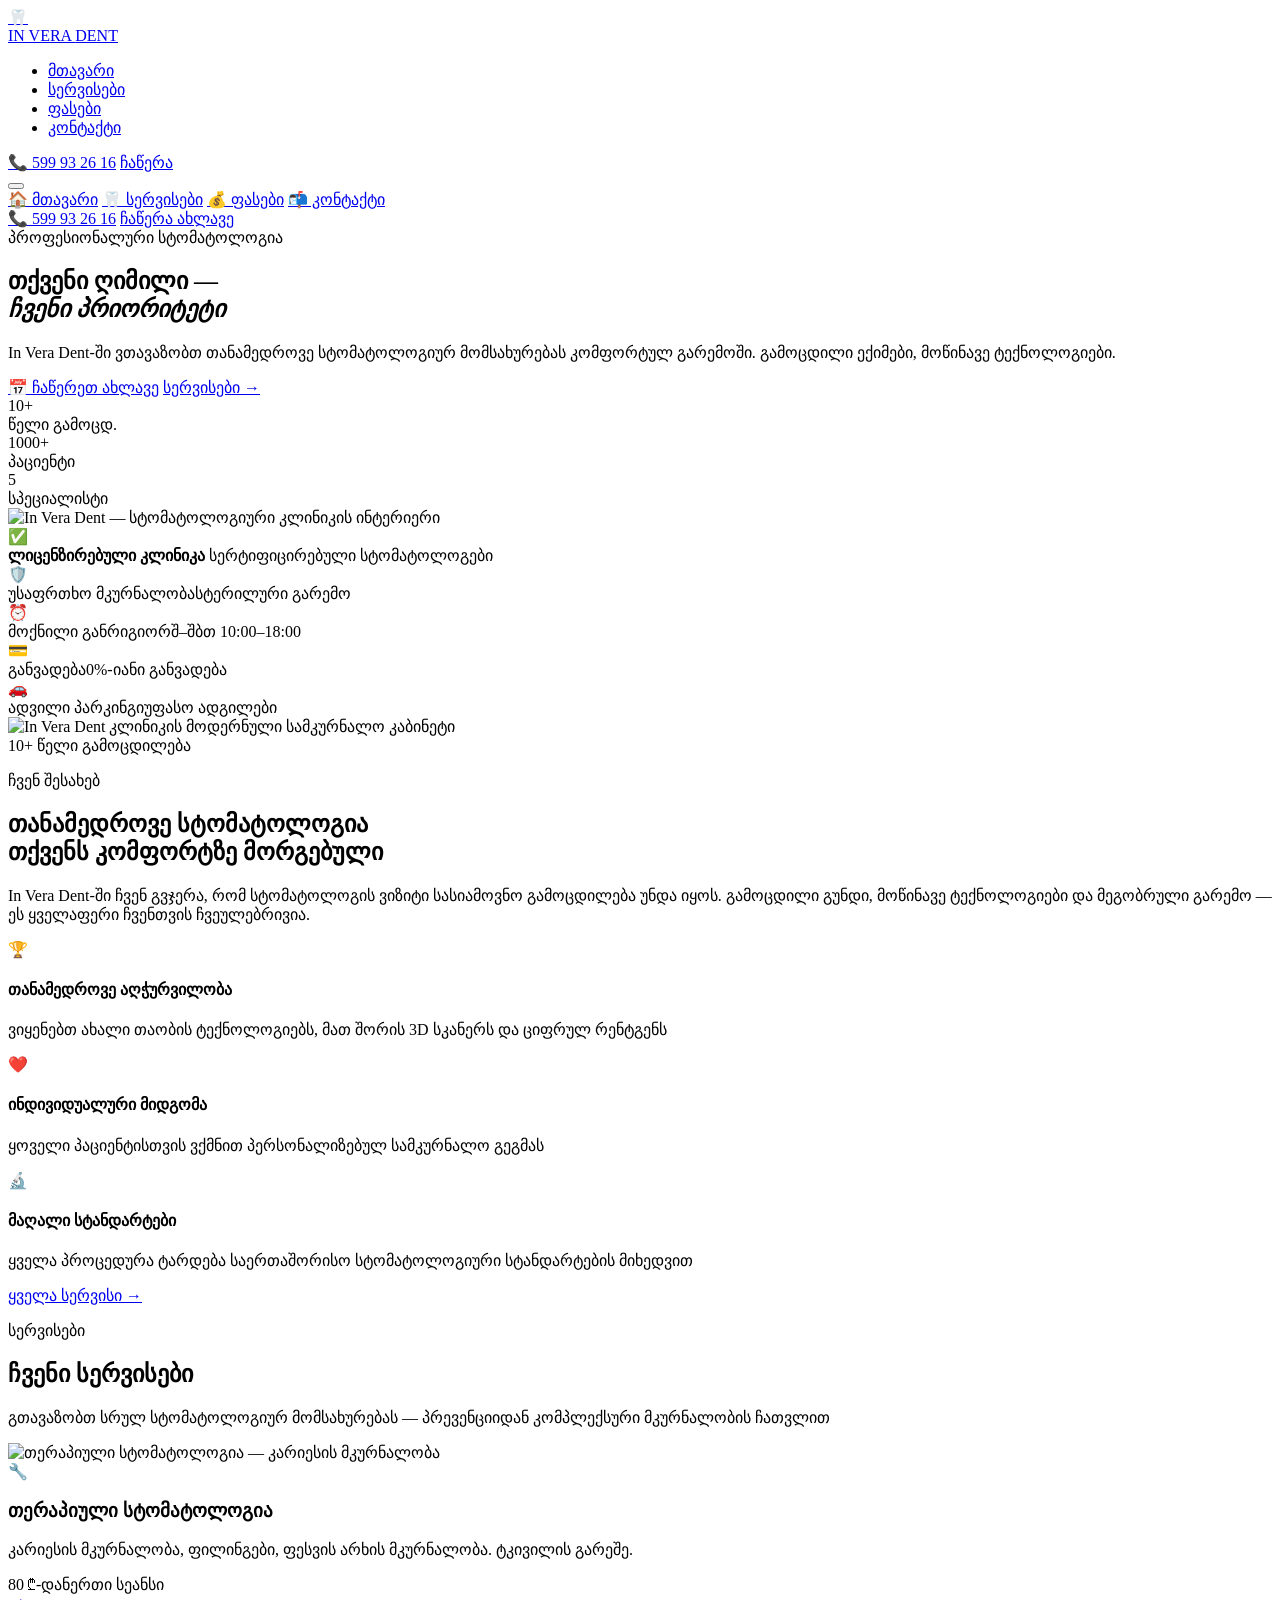
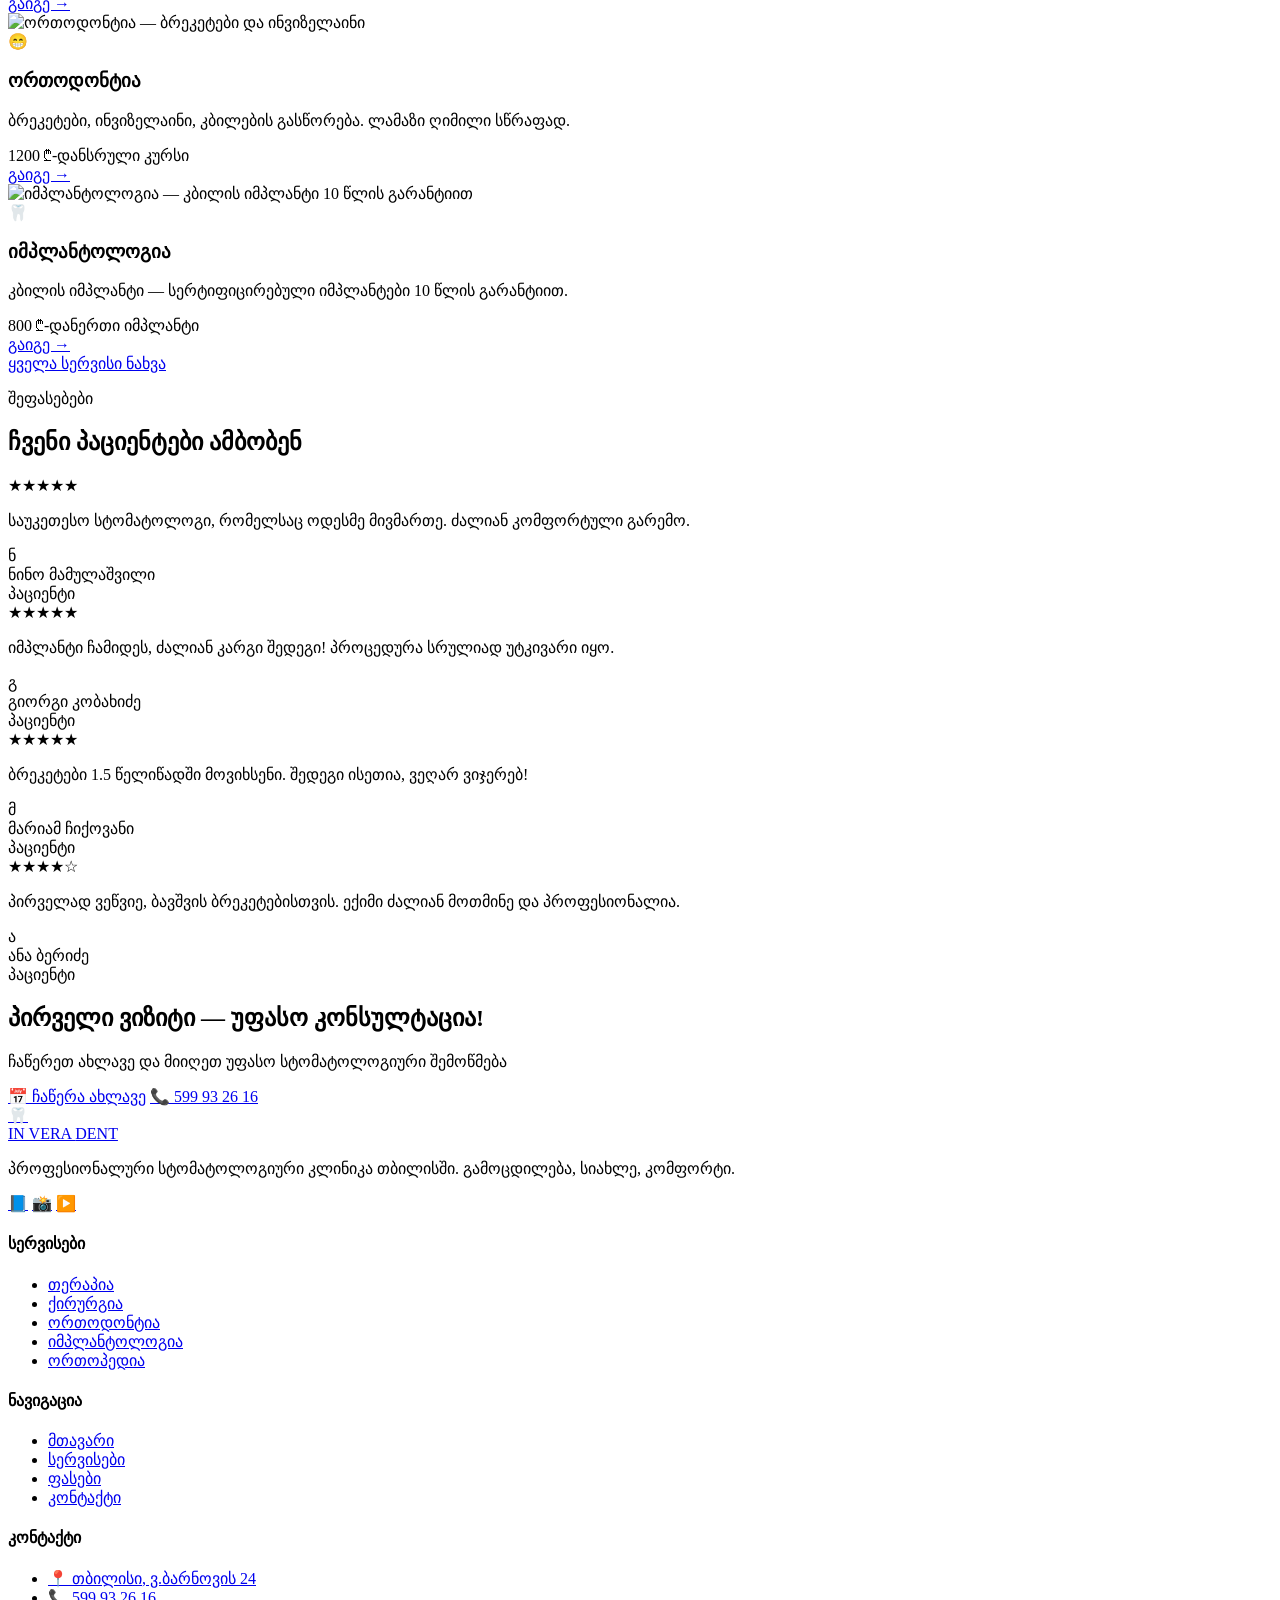
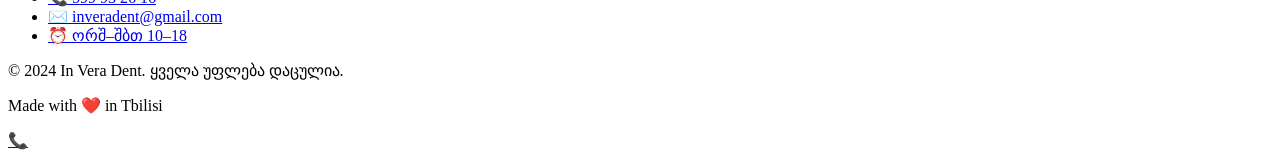
==== index.html @ 7f343220 "initial commit: scaffold project structure and homepage" ====
<!DOCTYPE html>
<html lang="ka">
<head>
  <meta charset="UTF-8">
  <meta name="viewport" content="width=device-width, initial-scale=1.0">
  <meta name="description" content="In Vera Dent — პროფესიონალური სტომატოლოგიური კლინიკა თბილისში">
  <title>In Vera Dent — სტომატოლოგია</title>
  <link rel="stylesheet" href="css/main.css">
</head>
<body>

<!-- ── Header / Navbar ──────────────────────────────────── -->
<header>
  <nav class="navbar" aria-label="მთავარი ნავიგაცია">
    <div class="navbar-inner">
      <a href="index.html" class="logo">
        <div class="logo-mark">🦷</div>
        IN VERA <span>DENT</span>
      </a>

      <ul class="nav-links">
        <li><a href="index.html" class="active">მთავარი</a></li>
        <li><a href="services.html">სერვისები</a></li>
        <li><a href="prices.html">ფასები</a></li>
        <li><a href="contact.html">კონტაქტი</a></li>
      </ul>

      <div class="nav-cta">
        <a href="tel:59993261" class="btn btn-ghost btn-sm">📞 599 93 26 16</a>
        <a href="contact.html" class="btn btn-primary btn-sm">ჩაწერა</a>
      </div>

      <button class="nav-hamburger" aria-label="მენიუ" aria-expanded="false">
        <span></span><span></span><span></span>
      </button>
    </div>
  </nav>

  <div class="nav-drawer" role="dialog" aria-label="მობილური მენიუ">
    <a href="index.html"><span class="nav-icon">🏠</span> მთავარი</a>
    <a href="services.html"><span class="nav-icon">🦷</span> სერვისები</a>
    <a href="prices.html"><span class="nav-icon">💰</span> ფასები</a>
    <a href="contact.html"><span class="nav-icon">📬</span> კონტაქტი</a>
    <div class="nav-drawer-footer">
      <a href="tel:59993261" class="btn btn-secondary btn-full">📞 599 93 26 16</a>
      <a href="contact.html" class="btn btn-primary btn-full">ჩაწერა ახლავე</a>
    </div>
  </div>
</header>

<!-- ── Main Content ─────────────────────────────────────── -->
<main>

  <!-- Hero -->
  <section class="hero">
    <div class="container">
      <div class="hero-inner">
        <div class="hero-content">
          <div class="hero-badge anim-fade-up">
            <span class="badge badge-teal badge-dot">პროფესიონალური სტომატოლოგია</span>
          </div>
          <h1 class="display-xl hero-title anim-fade-up delay-1">
            თქვენი ღიმილი —<br><em>ჩვენი პრიორიტეტი</em>
          </h1>
          <p class="body-lg hero-desc anim-fade-up delay-2">
            In Vera Dent-ში ვთავაზობთ თანამედროვე სტომატოლოგიურ მომსახურებას
            კომფორტულ გარემოში. გამოცდილი ექიმები, მოწინავე ტექნოლოგიები.
          </p>
          <div class="hero-actions anim-fade-up delay-3">
            <a href="contact.html" class="btn btn-primary">📅 ჩაწერეთ ახლავე</a>
            <a href="services.html" class="btn btn-secondary">სერვისები →</a>
          </div>
          <div class="hero-stats anim-fade-up delay-4">
            <div class="stat-item">
              <div class="stat-num" data-target="10" data-suffix="+">10+</div>
              <div class="stat-label">წელი გამოცდ.</div>
            </div>
            <div class="stat-item">
              <div class="stat-num" data-target="1000" data-suffix="+">1000+</div>
              <div class="stat-label">პაციენტი</div>
            </div>
            <div class="stat-item">
              <div class="stat-num" data-target="5">5</div>
              <div class="stat-label">სპეციალისტი</div>
            </div>
          </div>
        </div>

        <div class="hero-image anim-fade-in delay-2">
          <img
            src="https://images.unsplash.com/photo-1629909613654-28e377c37b09?w=800&q=80"
            alt="In Vera Dent — სტომატოლოგიური კლინიკის ინტერიერი"
            loading="eager"
          >
          <div class="hero-float-card">
            <div class="icon">✅</div>
            <div class="hero-float-card-text">
              <strong>ლიცენზირებული კლინიკა</strong>
              სერტიფიცირებული სტომატოლოგები
            </div>
          </div>
        </div>
      </div>
    </div>
  </section>

  <!-- Features Strip -->
  <section class="features-strip" aria-label="კლინიკის უპირატესობები">
    <div class="container">
      <div class="features-strip-grid">
        <div class="feature-chip reveal">
          <div class="feature-chip-icon">🛡️</div>
          <div class="feature-chip-text">უსაფრთხო მკურნალობა<span>სტერილური გარემო</span></div>
        </div>
        <div class="feature-chip reveal">
          <div class="feature-chip-icon">⏰</div>
          <div class="feature-chip-text">მოქნილი განრიგი<span>ორშ–შბთ 10:00–18:00</span></div>
        </div>
        <div class="feature-chip reveal">
          <div class="feature-chip-icon">💳</div>
          <div class="feature-chip-text">განვადება<span>0%-იანი განვადება</span></div>
        </div>
        <div class="feature-chip reveal">
          <div class="feature-chip-icon">🚗</div>
          <div class="feature-chip-text">ადვილი პარკინგი<span>უფასო ადგილები</span></div>
        </div>
      </div>
    </div>
  </section>

  <!-- About -->
  <section class="section" id="about" aria-labelledby="about-title">
    <div class="container">
      <div class="about-inner">
        <div class="about-img-wrap reveal-left">
          <img
            src="https://images.unsplash.com/photo-1588776814546-1ffbb3b1d8b3?w=700&q=80"
            alt="In Vera Dent კლინიკის მოდერნული სამკურნალო კაბინეტი"
            loading="lazy"
          >
          <div class="about-img-badge">
            <span>10+</span>
            წელი გამოცდილება
          </div>
        </div>

        <div class="reveal-right">
          <p class="label text-teal">ჩვენ შესახებ</p>
          <h2 class="display-md mt-8" id="about-title">
            თანამედროვე სტომატოლოგია<br>
            <span class="text-teal">თქვენს კომფორტზე</span> მორგებული
          </h2>
          <p class="body-md text-soft mt-16">
            In Vera Dent-ში ჩვენ გვჯერა, რომ სტომატოლოგის ვიზიტი სასიამოვნო გამოცდილება
            უნდა იყოს. გამოცდილი გუნდი, მოწინავე ტექნოლოგიები და მეგობრული გარემო —
            ეს ყველაფერი ჩვენთვის ჩვეულებრივია.
          </p>

          <div class="feature-list">
            <div class="feature-row">
              <div class="feature-row-icon">🏆</div>
              <div>
                <h4>თანამედროვე აღჭურვილობა</h4>
                <p>ვიყენებთ ახალი თაობის ტექნოლოგიებს, მათ შორის 3D სკანერს და ციფრულ რენტგენს</p>
              </div>
            </div>
            <div class="feature-row">
              <div class="feature-row-icon">❤️</div>
              <div>
                <h4>ინდივიდუალური მიდგომა</h4>
                <p>ყოველი პაციენტისთვის ვქმნით პერსონალიზებულ სამკურნალო გეგმას</p>
              </div>
            </div>
            <div class="feature-row">
              <div class="feature-row-icon">🔬</div>
              <div>
                <h4>მაღალი სტანდარტები</h4>
                <p>ყველა პროცედურა ტარდება საერთაშორისო სტომატოლოგიური სტანდარტების მიხედვით</p>
              </div>
            </div>
          </div>

          <div class="mt-32">
            <a href="services.html" class="btn btn-primary">ყველა სერვისი →</a>
          </div>
        </div>
      </div>
    </div>
  </section>

  <!-- Services Preview -->
  <section class="section section--alt" aria-labelledby="services-title">
    <div class="container">
      <div class="section-header centered reveal">
        <p class="label text-teal">სერვისები</p>
        <h2 class="display-md mt-8" id="services-title">ჩვენი სერვისები</h2>
        <p class="body-md text-soft mt-12 intro-text">
          გთავაზობთ სრულ სტომატოლოგიურ მომსახურებას — პრევენციიდან
          კომპლექსური მკურნალობის ჩათვლით
        </p>
      </div>

      <div class="services-grid">
        <article class="service-card reveal">
          <div class="service-card-img">
            <img src="https://images.unsplash.com/photo-1606811841689-23dfddce3e95?w=600&q=75" alt="თერაპიული სტომატოლოგია — კარიესის მკურნალობა" loading="lazy">
            <div class="service-card-img-overlay"></div>
          </div>
          <div class="service-card-body">
            <div class="service-card-icon">🔧</div>
            <h3>თერაპიული სტომატოლოგია</h3>
            <p>კარიესის მკურნალობა, ფილინგები, ფესვის არხის მკურნალობა. ტკივილის გარეშე.</p>
            <div class="service-card-footer">
              <div class="service-price-tag">80 ₾-დან<span>ერთი სეანსი</span></div>
              <a href="services.html" class="btn btn-ghost btn-sm">გაიგე →</a>
            </div>
          </div>
        </article>

        <article class="service-card reveal">
          <div class="service-card-img">
            <img src="https://images.unsplash.com/photo-1609840114035-3c981b782dfe?w=600&q=75" alt="ორთოდონტია — ბრეკეტები და ინვიზელაინი" loading="lazy">
            <div class="service-card-img-overlay"></div>
          </div>
          <div class="service-card-body">
            <div class="service-card-icon">😁</div>
            <h3>ორთოდონტია</h3>
            <p>ბრეკეტები, ინვიზელაინი, კბილების გასწორება. ლამაზი ღიმილი სწრაფად.</p>
            <div class="service-card-footer">
              <div class="service-price-tag">1200 ₾-დან<span>სრული კურსი</span></div>
              <a href="services.html" class="btn btn-ghost btn-sm">გაიგე →</a>
            </div>
          </div>
        </article>

        <article class="service-card reveal">
          <div class="service-card-img">
            <img src="https://images.unsplash.com/photo-1612349317150-e413f6a5b16d?w=600&q=75" alt="იმპლანტოლოგია — კბილის იმპლანტი 10 წლის გარანტიით" loading="lazy">
            <div class="service-card-img-overlay"></div>
          </div>
          <div class="service-card-body">
            <div class="service-card-icon">🦷</div>
            <h3>იმპლანტოლოგია</h3>
            <p>კბილის იმპლანტი — სერტიფიცირებული იმპლანტები 10 წლის გარანტიით.</p>
            <div class="service-card-footer">
              <div class="service-price-tag">800 ₾-დან<span>ერთი იმპლანტი</span></div>
              <a href="services.html" class="btn btn-ghost btn-sm">გაიგე →</a>
            </div>
          </div>
        </article>
      </div>

      <div class="text-center mt-32 reveal">
        <a href="services.html" class="btn btn-secondary">ყველა სერვისი ნახვა</a>
      </div>
    </div>
  </section>

  <!-- Testimonials -->
  <section class="section" aria-labelledby="testimonials-title">
    <div class="container">
      <div class="section-header reveal">
        <p class="label text-teal">შეფასებები</p>
        <h2 class="display-md mt-8" id="testimonials-title">ჩვენი პაციენტები ამბობენ</h2>
      </div>

      <div class="testimonials-scroll">
        <article class="testimonial-card">
          <div class="testimonial-stars">★★★★★</div>
          <p class="testimonial-text">საუკეთესო სტომატოლოგი, რომელსაც ოდესმე მივმართე. ძალიან კომფორტული გარემო.</p>
          <div class="testimonial-author">
            <div class="testimonial-avatar" aria-hidden="true">ნ</div>
            <div>
              <div class="testimonial-name">ნინო მამულაშვილი</div>
              <div class="testimonial-role">პაციენტი</div>
            </div>
          </div>
        </article>

        <article class="testimonial-card">
          <div class="testimonial-stars">★★★★★</div>
          <p class="testimonial-text">იმპლანტი ჩამიდეს, ძალიან კარგი შედეგი! პროცედურა სრულიად უტკივარი იყო.</p>
          <div class="testimonial-author">
            <div class="testimonial-avatar" aria-hidden="true">გ</div>
            <div>
              <div class="testimonial-name">გიორგი კობახიძე</div>
              <div class="testimonial-role">პაციენტი</div>
            </div>
          </div>
        </article>

        <article class="testimonial-card">
          <div class="testimonial-stars">★★★★★</div>
          <p class="testimonial-text">ბრეკეტები 1.5 წელიწადში მოვიხსენი. შედეგი ისეთია, ვეღარ ვიჯერებ!</p>
          <div class="testimonial-author">
            <div class="testimonial-avatar" aria-hidden="true">მ</div>
            <div>
              <div class="testimonial-name">მარიამ ჩიქოვანი</div>
              <div class="testimonial-role">პაციენტი</div>
            </div>
          </div>
        </article>

        <article class="testimonial-card">
          <div class="testimonial-stars">★★★★☆</div>
          <p class="testimonial-text">პირველად ვეწვიე, ბავშვის ბრეკეტებისთვის. ექიმი ძალიან მოთმინე და პროფესიონალია.</p>
          <div class="testimonial-author">
            <div class="testimonial-avatar" aria-hidden="true">ა</div>
            <div>
              <div class="testimonial-name">ანა ბერიძე</div>
              <div class="testimonial-role">პაციენტი</div>
            </div>
          </div>
        </article>
      </div>
    </div>
  </section>

  <!-- CTA Banner -->
  <section class="section-sm">
    <div class="container">
      <div class="cta-banner reveal">
        <h2>პირველი ვიზიტი — უფასო კონსულტაცია!</h2>
        <p>ჩაწერეთ ახლავე და მიიღეთ უფასო სტომატოლოგიური შემოწმება</p>
        <div class="cta-banner-actions">
          <a href="contact.html" class="btn btn-white">📅 ჩაწერა ახლავე</a>
          <a href="tel:59993261" class="btn btn-outline-white">📞 599 93 26 16</a>
        </div>
      </div>
    </div>
  </section>

</main>

<!-- ── Footer ────────────────────────────────────────────── -->
<footer class="footer">
  <div class="container">
    <div class="footer-grid">
      <div class="footer-brand">
        <a href="index.html" class="logo">
          <div class="logo-mark">🦷</div>
          IN VERA <span>DENT</span>
        </a>
        <p class="mt-12">პროფესიონალური სტომატოლოგიური კლინიკა თბილისში. გამოცდილება, სიახლე, კომფორტი.</p>
        <div class="footer-socials mt-16">
          <a href="#" class="footer-social-btn" aria-label="Facebook">📘</a>
          <a href="#" class="footer-social-btn" aria-label="Instagram">📸</a>
          <a href="#" class="footer-social-btn" aria-label="YouTube">▶️</a>
        </div>
      </div>
      <div class="footer-col">
        <h4>სერვისები</h4>
        <ul>
          <li><a href="services.html">თერაპია</a></li>
          <li><a href="services.html">ქირურგია</a></li>
          <li><a href="services.html">ორთოდონტია</a></li>
          <li><a href="services.html">იმპლანტოლოგია</a></li>
          <li><a href="services.html">ორთოპედია</a></li>
        </ul>
      </div>
      <div class="footer-col">
        <h4>ნავიგაცია</h4>
        <ul>
          <li><a href="index.html">მთავარი</a></li>
          <li><a href="services.html">სერვისები</a></li>
          <li><a href="prices.html">ფასები</a></li>
          <li><a href="contact.html">კონტაქტი</a></li>
        </ul>
      </div>
      <div class="footer-col">
        <h4>კონტაქტი</h4>
        <ul>
          <li><a href="#">📍 თბილისი, ვ.ბარნოვის 24</a></li>
          <li><a href="tel:59993261">📞 599 93 26 16</a></li>
          <li><a href="mailto:inveradent@gmail.com">✉️ inveradent@gmail.com</a></li>
          <li><a href="#">⏰ ორშ–შბთ 10–18</a></li>
        </ul>
      </div>
    </div>
    <div class="footer-bottom">
      <p>© 2024 In Vera Dent. ყველა უფლება დაცულია.</p>
      <p>Made with ❤️ in Tbilisi</p>
    </div>
  </div>
</footer>

<a href="tel:59993261" class="fab-phone" aria-label="დარეკვა">📞</a>

<script type="module" src="js/main.js"></script>
</body>
</html>
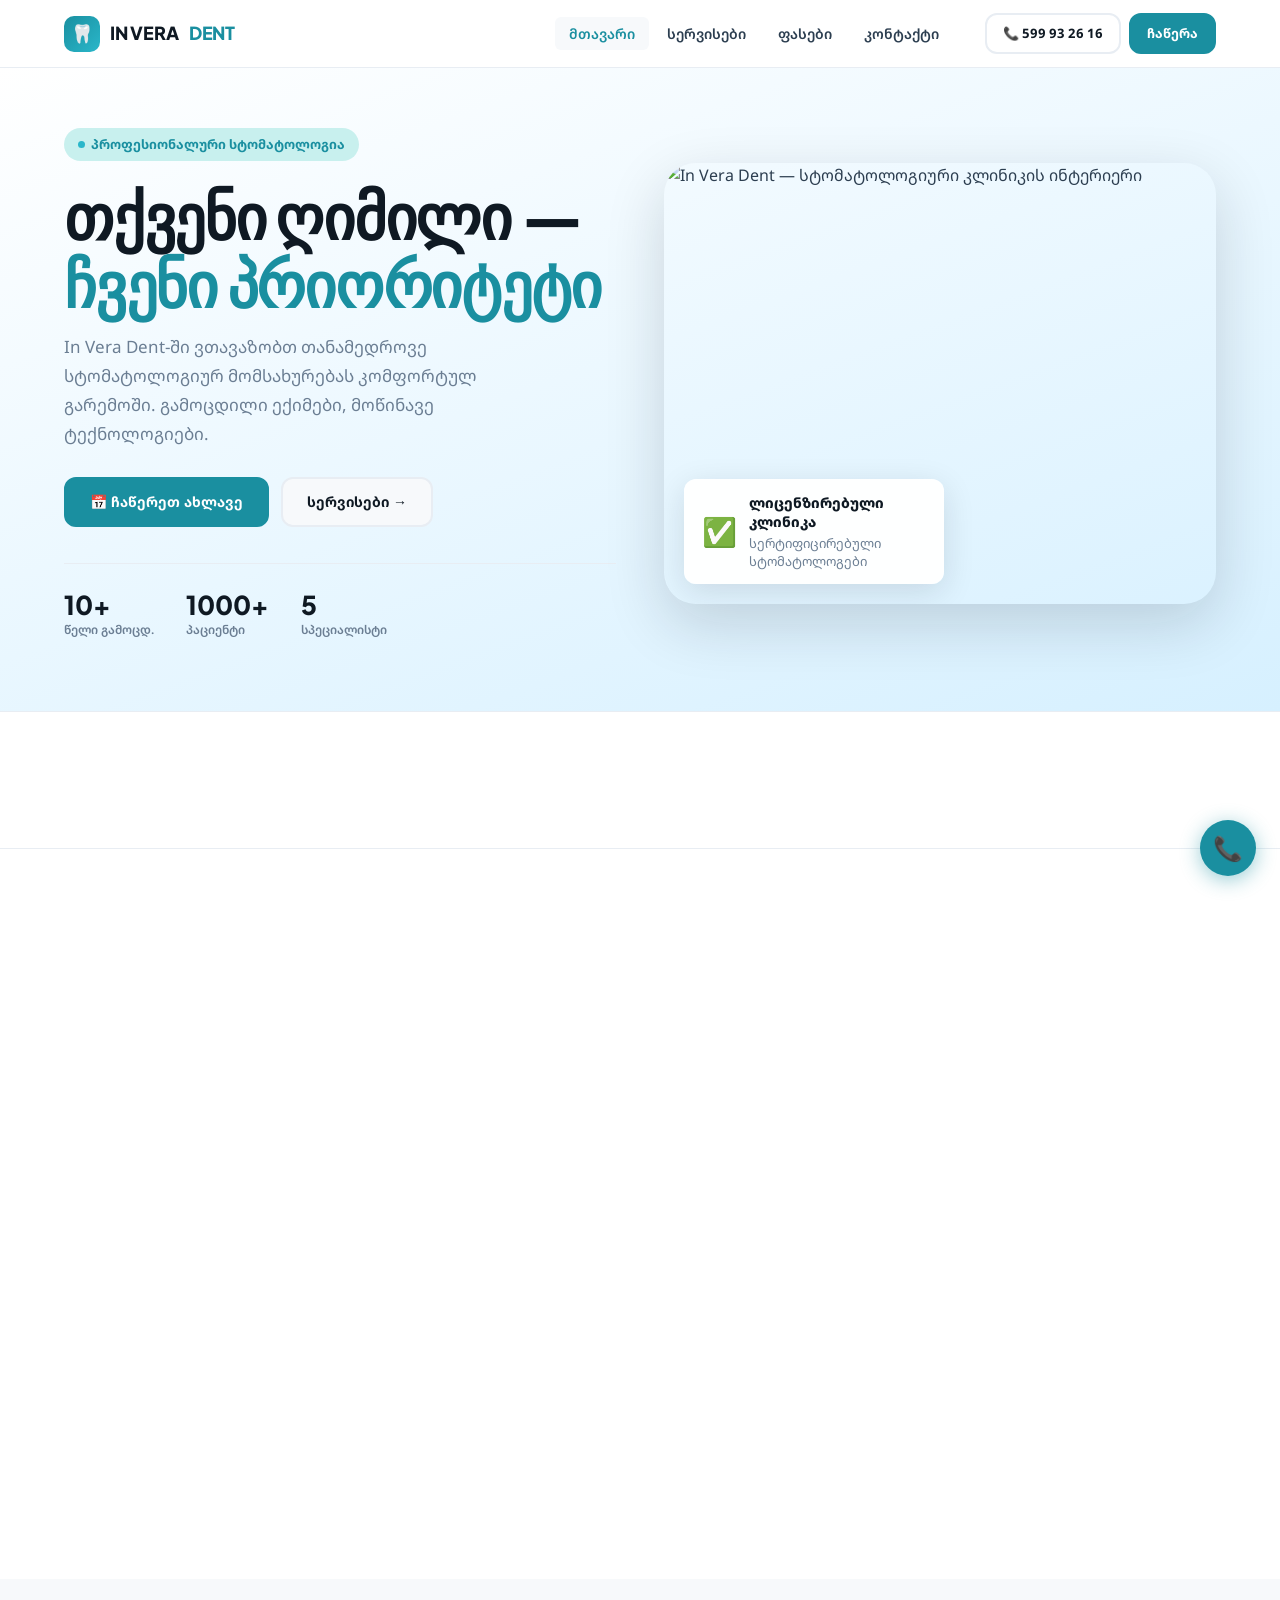
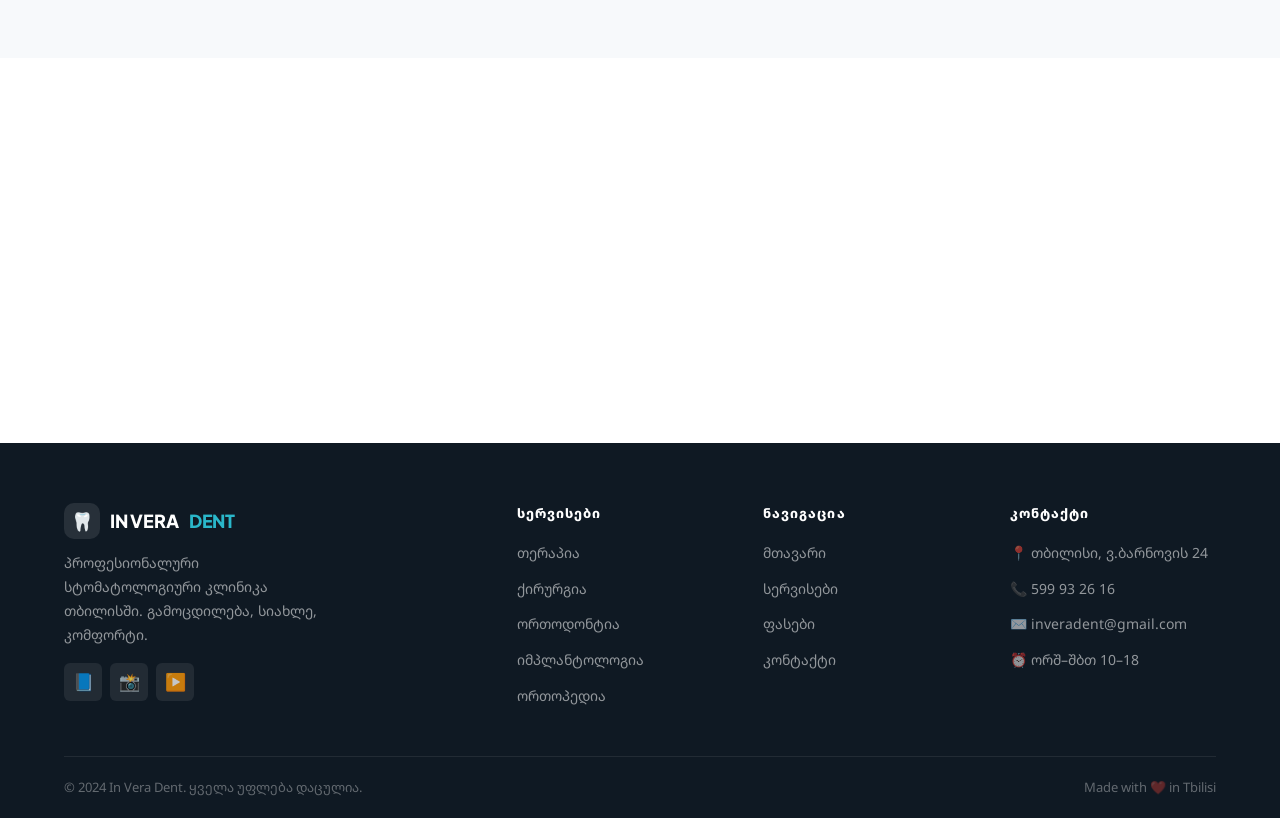
==== commit e2769797: "feat: add interactive Leaflet map with geolocation to contact page" ====
--- a/index.html
+++ b/index.html
@@ -257,62 +257,60 @@
   </section>
 
   <!-- Testimonials -->
-  <section class="section" aria-labelledby="testimonials-title">
-    <div class="container">
-      <div class="section-header reveal">
+  <!-- Patient Reviews — dynamically rendered from localStorage + real POST API -->
+  <section class="section section--alt" aria-labelledby="reviews-title">
+    <div class="container">
+
+      <div class="section-header centered reveal">
         <p class="label text-teal">შეფასებები</p>
-        <h2 class="display-md mt-8" id="testimonials-title">ჩვენი პაციენტები ამბობენ</h2>
-      </div>
-
-      <div class="testimonials-scroll">
-        <article class="testimonial-card">
-          <div class="testimonial-stars">★★★★★</div>
-          <p class="testimonial-text">საუკეთესო სტომატოლოგი, რომელსაც ოდესმე მივმართე. ძალიან კომფორტული გარემო.</p>
-          <div class="testimonial-author">
-            <div class="testimonial-avatar" aria-hidden="true">ნ</div>
-            <div>
-              <div class="testimonial-name">ნინო მამულაშვილი</div>
-              <div class="testimonial-role">პაციენტი</div>
-            </div>
-          </div>
-        </article>
-
-        <article class="testimonial-card">
-          <div class="testimonial-stars">★★★★★</div>
-          <p class="testimonial-text">იმპლანტი ჩამიდეს, ძალიან კარგი შედეგი! პროცედურა სრულიად უტკივარი იყო.</p>
-          <div class="testimonial-author">
-            <div class="testimonial-avatar" aria-hidden="true">გ</div>
-            <div>
-              <div class="testimonial-name">გიორგი კობახიძე</div>
-              <div class="testimonial-role">პაციენტი</div>
-            </div>
-          </div>
-        </article>
-
-        <article class="testimonial-card">
-          <div class="testimonial-stars">★★★★★</div>
-          <p class="testimonial-text">ბრეკეტები 1.5 წელიწადში მოვიხსენი. შედეგი ისეთია, ვეღარ ვიჯერებ!</p>
-          <div class="testimonial-author">
-            <div class="testimonial-avatar" aria-hidden="true">მ</div>
-            <div>
-              <div class="testimonial-name">მარიამ ჩიქოვანი</div>
-              <div class="testimonial-role">პაციენტი</div>
-            </div>
-          </div>
-        </article>
-
-        <article class="testimonial-card">
-          <div class="testimonial-stars">★★★★☆</div>
-          <p class="testimonial-text">პირველად ვეწვიე, ბავშვის ბრეკეტებისთვის. ექიმი ძალიან მოთმინე და პროფესიონალია.</p>
-          <div class="testimonial-author">
-            <div class="testimonial-avatar" aria-hidden="true">ა</div>
-            <div>
-              <div class="testimonial-name">ანა ბერიძე</div>
-              <div class="testimonial-role">პაციენტი</div>
-            </div>
-          </div>
-        </article>
-      </div>
+        <h2 class="display-md mt-8" id="reviews-title">ჩვენი პაციენტები ამბობენ</h2>
+        <p class="body-md text-soft mt-8">რეალური შეფასებები ჩვენი პაციენტებისგან</p>
+      </div>
+
+      <!-- Reviews grid: populated by js/reviews.js via createElement -->
+      <div id="reviewsGrid" class="reviews-grid" role="list" aria-label="პაციენტების შეფასებები"></div>
+
+      <!-- Submit a new review -->
+      <div class="review-form-wrap reveal">
+        <h3 class="review-form-title">გაგვიზიარეთ თქვენი გამოცდილება</h3>
+        <form id="reviewForm" class="review-form" novalidate>
+          <div class="form-row">
+            <div class="form-group">
+              <label for="reviewName">სახელი <span class="required">*</span></label>
+              <input
+                type="text"
+                id="reviewName"
+                class="form-input"
+                placeholder="მაგ. ნინო"
+                required
+                minlength="2"
+                maxlength="60"
+                autocomplete="given-name"
+              >
+            </div>
+            <div class="form-group">
+              <label>შეფასება <span class="required">*</span></label>
+              <div id="starRating" class="star-rating" role="group" aria-label="აირჩიეთ შეფასება"></div>
+              <input type="hidden" id="reviewRating" value="0">
+            </div>
+          </div>
+          <div class="form-group">
+            <label for="reviewText">კომენტარი <span class="required">*</span></label>
+            <textarea
+              id="reviewText"
+              class="form-input form-textarea"
+              rows="3"
+              placeholder="გაგვიზიარეთ თქვენი გამოცდილება…"
+              required
+              minlength="10"
+              maxlength="300"
+            ></textarea>
+          </div>
+          <div id="reviewBanner" class="form-banner" hidden role="alert" aria-live="polite"></div>
+          <button type="submit" class="btn btn-primary">📤 გაგზავნა</button>
+        </form>
+      </div>
+
     </div>
   </section>
 
--- a/css/main.css
+++ b/css/main.css
@@ -0,0 +1,1017 @@
+/* ============================================================
+   IN VERA DENT — main.css
+   ============================================================ */
+
+/* ── Google Fonts ─────────────────────────────────────────── */
+@import url('https://fonts.googleapis.com/css2?family=Noto+Sans+Georgian:wght@400;500;600;700;800;900&family=Plus+Jakarta+Sans:wght@700;800;900&display=swap');
+
+/* ── CSS Custom Properties ────────────────────────────────── */
+:root {
+  /* Colors */
+  --teal:        #2AB7CA;
+  --teal-dark:   #1A8FA0;
+  --mint:        #C8F0EE;
+  --sky:         #D6F0FF;
+  --coral:       #FF6B6B;
+  --coral-light: #FFF0F0;
+  --dark:        #0F1923;
+  --text:        #2C3E50;
+  --text-soft:   #6B7E93;
+  --gray-50:     #F7F9FB;
+  --gray-100:    #E8EDF3;
+
+  /* Typography */
+  --font-body:    'Noto Sans Georgian', sans-serif;
+  --font-display: 'Plus Jakarta Sans', sans-serif;
+
+  /* Spacing */
+  --radius-sm:   6px;
+  --radius-md:   12px;
+  --radius-lg:   20px;
+  --radius-xl:   32px;
+
+  /* Shadows */
+  --shadow-sm:   0 2px 12px rgba(15,25,35,.07);
+  --shadow-md:   0 8px 32px rgba(15,25,35,.12);
+  --shadow-lg:   0 20px 60px rgba(15,25,35,.16);
+
+  /* Layout */
+  --navbar-h:    68px;
+  --container-w: 1200px;
+}
+
+/* ── Reset ────────────────────────────────────────────────── */
+*, *::before, *::after { box-sizing: border-box; margin: 0; padding: 0; }
+
+html {
+  scroll-behavior: smooth;
+  -webkit-text-size-adjust: 100%;
+}
+
+body {
+  font-family: var(--font-body);
+  color: var(--text);
+  background: #fff;
+  line-height: 1.6;
+  overflow-x: hidden;
+}
+
+img { display: block; max-width: 100%; }
+a { color: inherit; text-decoration: none; }
+ul { list-style: none; }
+button { background: none; border: none; cursor: pointer; font-family: inherit; }
+
+/* ── Typography Scale ─────────────────────────────────────── */
+.display-xl {
+  font-family: var(--font-display);
+  font-size: clamp(32px, 5.5vw, 62px);
+  font-weight: 900;
+  line-height: 1.1;
+  letter-spacing: -.02em;
+  color: var(--dark);
+}
+.display-lg {
+  font-family: var(--font-display);
+  font-size: clamp(28px, 4vw, 48px);
+  font-weight: 900;
+  line-height: 1.15;
+  letter-spacing: -.015em;
+  color: var(--dark);
+}
+.display-md {
+  font-family: var(--font-display);
+  font-size: clamp(22px, 3vw, 36px);
+  font-weight: 900;
+  line-height: 1.2;
+  letter-spacing: -.01em;
+  color: var(--dark);
+}
+.body-lg  { font-size: 17px; line-height: 1.7; }
+.body-md  { font-size: 15px; line-height: 1.7; }
+.label {
+  font-size: 12px;
+  font-weight: 700;
+  text-transform: uppercase;
+  letter-spacing: .1em;
+}
+
+/* Color helpers */
+.text-teal   { color: var(--teal-dark); }
+.text-soft   { color: var(--text-soft); }
+.text-center { text-align: center; }
+
+/* Spacing helpers */
+.mt-8  { margin-top:  8px; }
+.mt-12 { margin-top: 12px; }
+.mt-16 { margin-top: 16px; }
+.mt-24 { margin-top: 24px; }
+.mt-32 { margin-top: 32px; }
+.mt-64 { margin-top: 64px; }
+.mb-14 { margin-bottom: 14px; }
+.mb-32 { margin-bottom: 32px; }
+
+/* Section variants */
+.section--alt { background: var(--gray-50); }
+
+/* Container width variants */
+.container--medium { max-width: 960px !important; }
+.container--narrow { max-width: 780px !important; }
+
+/* Intro text (centered subtitle under hero) */
+.intro-text   { max-width: 480px; margin: 8px auto 0; }
+.page-subtitle { max-width: 460px; margin: 8px auto 0; }
+
+/* Hours note */
+.hours-note { font-size: 12px; color: var(--text-soft); margin-top: 12px; }
+
+/* Button spacing helper */
+.btn--ml { margin-left: 8px; }
+
+/* ── Container ────────────────────────────────────────────── */
+.container {
+  width: 100%;
+  max-width: var(--container-w);
+  margin: 0 auto;
+  padding: 0 24px;
+}
+
+/* ── Sections ─────────────────────────────────────────────── */
+.section    { padding: 80px 0; }
+.section-sm { padding: 48px 0; }
+
+/* ── Badge ────────────────────────────────────────────────── */
+.badge {
+  display: inline-flex;
+  align-items: center;
+  gap: 6px;
+  padding: 6px 14px;
+  border-radius: 99px;
+  font-size: 13px;
+  font-weight: 700;
+}
+.badge-teal { background: var(--mint); color: var(--teal-dark); }
+.badge-dot::before {
+  content: '';
+  display: inline-block;
+  width: 7px; height: 7px;
+  border-radius: 50%;
+  background: var(--teal);
+  animation: pulse 2s infinite;
+}
+@keyframes pulse {
+  0%, 100% { opacity: 1; transform: scale(1); }
+  50%       { opacity: .6; transform: scale(1.3); }
+}
+
+/* ── Buttons ──────────────────────────────────────────────── */
+.btn {
+  display: inline-flex;
+  align-items: center;
+  justify-content: center;
+  gap: 6px;
+  padding: 12px 24px;
+  border-radius: var(--radius-md);
+  font-size: 14px;
+  font-weight: 700;
+  font-family: var(--font-body);
+  cursor: pointer;
+  transition: all .18s ease;
+  white-space: nowrap;
+  border: 2px solid transparent;
+  text-decoration: none;
+}
+.btn-sm   { padding: 8px 16px; font-size: 13px; }
+.btn-full { width: 100%; }
+
+.btn-primary  { background: var(--teal-dark); color: #fff; border-color: var(--teal-dark); }
+.btn-primary:hover  { background: var(--teal); border-color: var(--teal); transform: translateY(-2px); box-shadow: 0 6px 20px rgba(42,183,202,.35); }
+
+.btn-secondary  { background: var(--gray-50); color: var(--dark); border-color: var(--gray-100); }
+.btn-secondary:hover  { background: var(--gray-100); transform: translateY(-2px); }
+
+.btn-ghost  { background: transparent; color: var(--dark); border-color: var(--gray-100); }
+.btn-ghost:hover  { background: var(--gray-50); }
+
+.btn-white  { background: #fff; color: var(--teal-dark); border-color: #fff; }
+.btn-white:hover  { background: var(--mint); transform: translateY(-2px); box-shadow: 0 6px 20px rgba(0,0,0,.15); }
+
+.btn-outline-white  { background: transparent; color: #fff; border-color: rgba(255,255,255,.5); }
+.btn-outline-white:hover  { background: rgba(255,255,255,.15); border-color: #fff; }
+
+/* ── Navbar ───────────────────────────────────────────────── */
+.navbar {
+  position: sticky;
+  top: 0;
+  z-index: 100;
+  height: var(--navbar-h);
+  background: rgba(255,255,255,.92);
+  backdrop-filter: blur(16px);
+  -webkit-backdrop-filter: blur(16px);
+  border-bottom: 1px solid var(--gray-100);
+  transition: box-shadow .25s;
+}
+.navbar.scrolled { box-shadow: var(--shadow-sm); }
+
+.navbar-inner {
+  display: flex;
+  align-items: center;
+  gap: 32px;
+  height: 100%;
+  max-width: var(--container-w);
+  margin: 0 auto;
+  padding: 0 24px;
+}
+
+.logo {
+  display: flex;
+  align-items: center;
+  gap: 10px;
+  font-family: var(--font-display);
+  font-size: 18px;
+  font-weight: 900;
+  color: var(--dark);
+  letter-spacing: -.01em;
+  flex-shrink: 0;
+  text-decoration: none;
+}
+.logo span { color: var(--teal-dark); }
+.logo-mark {
+  width: 36px; height: 36px;
+  background: linear-gradient(135deg, var(--teal-dark), var(--teal));
+  border-radius: 10px;
+  display: flex; align-items: center; justify-content: center;
+  font-size: 18px;
+}
+
+.nav-links { display: flex; align-items: center; gap: 4px; margin-left: auto; }
+.nav-links li a {
+  padding: 7px 14px;
+  border-radius: var(--radius-sm);
+  font-size: 14px; font-weight: 600;
+  color: var(--text);
+  transition: background .15s, color .15s;
+}
+.nav-links li a:hover,
+.nav-links li a.active { background: var(--gray-50); color: var(--teal-dark); }
+
+.nav-cta { display: flex; align-items: center; gap: 8px; flex-shrink: 0; }
+
+.nav-hamburger {
+  display: none;
+  flex-direction: column;
+  gap: 5px;
+  padding: 8px;
+  cursor: pointer;
+  margin-left: auto;
+}
+.nav-hamburger span {
+  display: block;
+  width: 22px; height: 2px;
+  background: var(--dark);
+  border-radius: 2px;
+  transition: all .25s;
+}
+.nav-hamburger.open span:nth-child(1) { transform: translateY(7px) rotate(45deg); }
+.nav-hamburger.open span:nth-child(2) { opacity: 0; }
+.nav-hamburger.open span:nth-child(3) { transform: translateY(-7px) rotate(-45deg); }
+
+/* ── Mobile Drawer ────────────────────────────────────────── */
+.nav-drawer {
+  position: fixed;
+  inset: var(--navbar-h) 0 0 0;
+  background: #fff;
+  z-index: 99;
+  padding: 24px;
+  display: flex; flex-direction: column; gap: 4px;
+  transform: translateX(100%);
+  transition: transform .3s cubic-bezier(.4,0,.2,1);
+  overflow-y: auto;
+  border-top: 1px solid var(--gray-100);
+}
+.nav-drawer.open { transform: translateX(0); }
+.nav-drawer a {
+  display: flex; align-items: center; gap: 12px;
+  padding: 14px 16px;
+  border-radius: var(--radius-md);
+  font-size: 16px; font-weight: 600;
+  color: var(--dark);
+  transition: background .15s;
+}
+.nav-drawer a:hover { background: var(--gray-50); color: var(--teal-dark); }
+.nav-icon { font-size: 20px; }
+.nav-drawer-footer {
+  margin-top: auto;
+  padding-top: 24px;
+  display: flex; flex-direction: column; gap: 10px;
+  border-top: 1px solid var(--gray-100);
+}
+
+/* ── Page Header ──────────────────────────────────────────── */
+.page-header {
+  background: linear-gradient(160deg, var(--gray-50) 0%, var(--sky) 100%);
+  padding: 48px 24px 52px;
+  text-align: center;
+  border-bottom: 1px solid var(--gray-100);
+}
+.breadcrumb {
+  display: flex; align-items: center; justify-content: center;
+  gap: 8px; font-size: 13px; color: var(--text-soft); margin-bottom: 16px;
+}
+.breadcrumb a { color: var(--teal-dark); font-weight: 600; }
+.breadcrumb a:hover { text-decoration: underline; }
+
+/* ── Hero ─────────────────────────────────────────────────── */
+.hero {
+  padding: 60px 0 72px;
+  background: linear-gradient(160deg, #fff 0%, var(--sky) 100%);
+  overflow: hidden;
+}
+.hero-inner {
+  display: grid;
+  grid-template-columns: 1fr 1fr;
+  gap: 48px;
+  align-items: center;
+}
+.hero-badge  { margin-bottom: 20px; }
+.hero-title  { margin-bottom: 16px; }
+.hero-title em { font-style: normal; color: var(--teal-dark); }
+.hero-desc   { color: var(--text-soft); max-width: 460px; }
+.hero-actions { display: flex; flex-wrap: wrap; gap: 12px; margin-top: 28px; }
+.hero-stats {
+  display: flex; gap: 32px;
+  margin-top: 36px; padding-top: 28px;
+  border-top: 1px solid var(--gray-100);
+}
+.stat-item { display: flex; flex-direction: column; gap: 2px; }
+.stat-num  { font-family: var(--font-display); font-size: 26px; font-weight: 900; color: var(--dark); line-height: 1; }
+.stat-label { font-size: 12px; color: var(--text-soft); font-weight: 600; }
+
+.hero-image {
+  position: relative;
+  border-radius: var(--radius-xl);
+  overflow: hidden;
+  aspect-ratio: 5/4;
+  box-shadow: var(--shadow-lg);
+}
+.hero-image img { width: 100%; height: 100%; object-fit: cover; transition: transform .6s ease; }
+.hero-image:hover img { transform: scale(1.03); }
+.hero-float-card {
+  position: absolute;
+  bottom: 20px; left: 20px;
+  background: rgba(255,255,255,.95);
+  backdrop-filter: blur(12px);
+  border-radius: var(--radius-md);
+  padding: 14px 18px;
+  display: flex; align-items: center; gap: 12px;
+  box-shadow: var(--shadow-md);
+  max-width: 260px;
+}
+.hero-float-card .icon { font-size: 28px; flex-shrink: 0; }
+.hero-float-card-text { font-size: 13px; color: var(--text-soft); line-height: 1.4; }
+.hero-float-card-text strong { display: block; font-size: 14px; font-weight: 800; color: var(--dark); margin-bottom: 2px; }
+
+/* ── Animation classes ────────────────────────────────────── */
+.anim-fade-up  { opacity: 0; transform: translateY(24px); animation: fadeUp .6s ease forwards; }
+.anim-fade-in  { opacity: 0; animation: fadeIn .7s ease forwards; }
+@keyframes fadeUp { to { opacity: 1; transform: translateY(0); } }
+@keyframes fadeIn { to { opacity: 1; } }
+.delay-1 { animation-delay: .1s; }
+.delay-2 { animation-delay: .2s; }
+.delay-3 { animation-delay: .35s; }
+.delay-4 { animation-delay: .5s; }
+
+.reveal, .reveal-left, .reveal-right {
+  opacity: 0;
+  transition: opacity .65s ease, transform .65s ease;
+}
+.reveal       { transform: translateY(32px); }
+.reveal-left  { transform: translateX(-40px); }
+.reveal-right { transform: translateX(40px); }
+.reveal.visible, .reveal-left.visible, .reveal-right.visible { opacity: 1; transform: none; }
+
+/* ── Features Strip ───────────────────────────────────────── */
+.features-strip { padding: 24px 0; background: #fff; border-top: 1px solid var(--gray-100); border-bottom: 1px solid var(--gray-100); }
+.features-strip-grid { display: grid; grid-template-columns: repeat(4, 1fr); gap: 16px; }
+.feature-chip {
+  display: flex; align-items: center; gap: 14px;
+  padding: 16px 20px;
+  background: var(--gray-50);
+  border-radius: var(--radius-md);
+  border: 1px solid var(--gray-100);
+  transition: box-shadow .2s, transform .2s;
+}
+.feature-chip:hover { transform: translateY(-2px); box-shadow: var(--shadow-sm); }
+.feature-chip-icon { font-size: 28px; flex-shrink: 0; }
+.feature-chip-text { font-size: 14px; font-weight: 700; color: var(--dark); line-height: 1.3; }
+.feature-chip-text span { display: block; font-size: 12px; font-weight: 500; color: var(--text-soft); margin-top: 2px; }
+
+/* ── About Section ────────────────────────────────────────── */
+.about-inner { display: grid; grid-template-columns: 1fr 1fr; gap: 60px; align-items: center; }
+.about-img-wrap {
+  position: relative;
+  border-radius: var(--radius-xl);
+  overflow: hidden;
+  aspect-ratio: 4/3;
+  box-shadow: var(--shadow-lg);
+}
+.about-img-wrap img { width: 100%; height: 100%; object-fit: cover; transition: transform .5s ease; }
+.about-img-wrap:hover img { transform: scale(1.04); }
+.about-img-badge {
+  position: absolute; top: 20px; right: 20px;
+  background: var(--teal-dark); color: #fff;
+  padding: 12px 18px; border-radius: var(--radius-md);
+  font-size: 13px; font-weight: 700; line-height: 1.3; text-align: center;
+}
+.about-img-badge span { display: block; font-family: var(--font-display); font-size: 28px; font-weight: 900; line-height: 1; margin-bottom: 2px; }
+
+.feature-list { display: flex; flex-direction: column; gap: 20px; margin-top: 28px; }
+.feature-row { display: flex; align-items: flex-start; gap: 16px; }
+.feature-row-icon { width: 44px; height: 44px; background: var(--mint); border-radius: var(--radius-md); display: flex; align-items: center; justify-content: center; font-size: 20px; flex-shrink: 0; }
+.feature-row h4 { font-size: 15px; font-weight: 800; color: var(--dark); margin-bottom: 4px; }
+.feature-row p  { font-size: 13px; color: var(--text-soft); line-height: 1.6; }
+
+/* ── Section Header ───────────────────────────────────────── */
+.section-header { margin-bottom: 48px; }
+.section-header.centered { text-align: center; }
+
+/* ── Services Grid ────────────────────────────────────────── */
+.services-grid { display: grid; grid-template-columns: repeat(3, 1fr); gap: 24px; }
+.service-card {
+  background: #fff; border-radius: var(--radius-lg);
+  overflow: hidden; border: 1px solid var(--gray-100);
+  box-shadow: var(--shadow-sm); transition: transform .25s, box-shadow .25s;
+}
+.service-card:hover { transform: translateY(-6px); box-shadow: var(--shadow-md); }
+.service-card-img { position: relative; aspect-ratio: 3/2; overflow: hidden; }
+.service-card-img img { width: 100%; height: 100%; object-fit: cover; transition: transform .5s ease; }
+.service-card:hover .service-card-img img { transform: scale(1.06); }
+.service-card-img-overlay { position: absolute; inset: 0; background: linear-gradient(to top, rgba(15,25,35,.35) 0%, transparent 60%); }
+.service-card-body { padding: 24px; }
+.service-card-icon { font-size: 28px; margin-bottom: 12px; }
+.service-card-body h3 { font-size: 17px; font-weight: 800; color: var(--dark); margin-bottom: 8px; }
+.service-card-body p  { font-size: 13px; color: var(--text-soft); line-height: 1.65; }
+.service-card-footer { display: flex; align-items: center; justify-content: space-between; margin-top: 20px; padding-top: 16px; border-top: 1px solid var(--gray-100); }
+.service-price-tag { font-size: 16px; font-weight: 900; color: var(--teal-dark); font-family: var(--font-display); line-height: 1.2; }
+.service-price-tag span { display: block; font-size: 11px; font-weight: 500; color: var(--text-soft); font-family: var(--font-body); }
+
+/* ── Testimonials ─────────────────────────────────────────── */
+.testimonials-scroll { display: grid; grid-template-columns: repeat(4, 1fr); gap: 20px; margin-top: 32px; }
+.testimonial-card {
+  background: var(--gray-50); border: 1px solid var(--gray-100);
+  border-radius: var(--radius-lg); padding: 24px;
+  transition: transform .2s, box-shadow .2s;
+}
+.testimonial-card:hover { transform: translateY(-4px); box-shadow: var(--shadow-sm); }
+.testimonial-stars { color: #F6C90E; font-size: 15px; margin-bottom: 12px; letter-spacing: 1px; }
+.testimonial-text  { font-size: 14px; color: var(--text); line-height: 1.65; margin-bottom: 20px; font-style: italic; }
+.testimonial-author { display: flex; align-items: center; gap: 12px; }
+.testimonial-avatar { width: 40px; height: 40px; border-radius: 50%; background: linear-gradient(135deg, var(--teal-dark), var(--teal)); color: #fff; font-size: 16px; font-weight: 800; display: flex; align-items: center; justify-content: center; flex-shrink: 0; }
+.testimonial-name  { font-size: 14px; font-weight: 700; color: var(--dark); }
+.testimonial-role  { font-size: 12px; color: var(--text-soft); }
+
+/* ── CTA Banner ───────────────────────────────────────────── */
+.cta-banner {
+  background: linear-gradient(135deg, var(--teal-dark) 0%, var(--teal) 100%);
+  border-radius: var(--radius-xl); padding: 56px 48px;
+  text-align: center; color: #fff;
+}
+.cta-banner h2   { font-family: var(--font-display); font-size: clamp(22px, 3.5vw, 36px); font-weight: 900; margin-bottom: 12px; }
+.cta-banner p    { font-size: 16px; color: rgba(255,255,255,.85); margin-bottom: 32px; }
+.cta-banner-actions { display: flex; flex-wrap: wrap; gap: 12px; justify-content: center; }
+
+/* ── Footer ───────────────────────────────────────────────── */
+.footer { background: var(--dark); color: rgba(255,255,255,.75); padding: 60px 0 0; }
+.footer-grid { display: grid; grid-template-columns: 2fr 1fr 1fr 1fr; gap: 40px; padding-bottom: 48px; }
+.footer-brand .logo { color: #fff; }
+.footer-brand .logo span { color: var(--teal); }
+.footer-brand .logo-mark { background: rgba(255,255,255,.1); }
+.footer-brand p { font-size: 14px; line-height: 1.7; color: rgba(255,255,255,.55); margin-top: 12px; max-width: 260px; }
+.footer-socials { display: flex; gap: 8px; }
+.footer-social-btn { width: 38px; height: 38px; background: rgba(255,255,255,.08); border-radius: var(--radius-sm); display: flex; align-items: center; justify-content: center; font-size: 17px; transition: background .15s; text-decoration: none; }
+.footer-social-btn:hover { background: var(--teal-dark); }
+.footer-col h4 { font-size: 13px; font-weight: 800; color: #fff; text-transform: uppercase; letter-spacing: .08em; margin-bottom: 16px; }
+.footer-col ul { display: flex; flex-direction: column; gap: 10px; }
+.footer-col ul li a { font-size: 14px; color: rgba(255,255,255,.55); transition: color .15s; }
+.footer-col ul li a:hover { color: var(--teal); }
+.footer-bottom { border-top: 1px solid rgba(255,255,255,.08); padding: 20px 0; display: flex; justify-content: space-between; align-items: center; font-size: 13px; color: rgba(255,255,255,.35); }
+
+/* ── FAB Phone ────────────────────────────────────────────── */
+.fab-phone {
+  position: fixed; bottom: 24px; right: 24px;
+  width: 56px; height: 56px;
+  background: var(--teal-dark); color: #fff;
+  border-radius: 50%; display: flex; align-items: center; justify-content: center;
+  font-size: 24px; box-shadow: 0 4px 20px rgba(26,143,160,.45);
+  z-index: 200; transition: transform .2s, box-shadow .2s;
+  text-decoration: none; animation: fabIn .5s .8s both;
+}
+.fab-phone:hover { transform: scale(1.12); box-shadow: 0 8px 28px rgba(26,143,160,.55); }
+@keyframes fabIn { from { opacity: 0; transform: scale(0); } to { opacity: 1; transform: scale(1); } }
+
+/* ============================================================
+   CONTACT PAGE
+   ============================================================ */
+.contact-grid { display: grid; grid-template-columns: 1.4fr 1fr; gap: 40px; align-items: start; }
+.contact-info { display: flex; flex-direction: column; gap: 16px; }
+.contact-info-card { background: white; border: 1px solid var(--gray-100); border-radius: var(--radius-lg); padding: 24px; box-shadow: var(--shadow-sm); }
+.contact-info-list { list-style: none; margin: 0; padding: 0; }
+.contact-info-item { display: flex; align-items: flex-start; gap: 16px; padding: 16px 0; border-bottom: 1px solid var(--gray-100); }
+.contact-info-item:last-child  { border-bottom: none; padding-bottom: 0; }
+.contact-info-item:first-child { padding-top: 0; }
+.contact-info-icon { width: 44px; height: 44px; background: linear-gradient(135deg, var(--mint), var(--sky)); border-radius: var(--radius-md); display: flex; align-items: center; justify-content: center; font-size: 20px; flex-shrink: 0; }
+.contact-info-text { flex: 1; }
+.contact-info-text strong { display: block; font-size: 13px; font-weight: 700; color: var(--text-soft); text-transform: uppercase; letter-spacing: .05em; margin-bottom: 2px; }
+.contact-info-text a, .contact-info-text span { font-size: 15px; font-weight: 600; color: var(--dark); text-decoration: none; }
+.contact-info-text a:hover { color: var(--teal-dark); }
+
+.hours-card { background: var(--gray-50); border-radius: var(--radius-md); padding: 16px 20px; }
+.hours-row  { display: flex; justify-content: space-between; font-size: 14px; padding: 6px 0; border-bottom: 1px solid var(--gray-100); color: var(--text); }
+.hours-row:last-child { border-bottom: none; }
+.hours-row .day   { font-weight: 600; }
+.hours-row .time  { color: var(--teal-dark); font-weight: 700; }
+.hours-row .time.closed { color: var(--text-soft); }
+
+.contact-form-card { background: white; border: 1px solid var(--gray-100); border-radius: var(--radius-lg); padding: 36px; box-shadow: var(--shadow-sm); }
+.contact-form-card h2 { font-size: 22px; font-weight: 900; color: var(--dark); margin-bottom: 6px; }
+.contact-form-card > p { font-size: 14px; color: var(--text-soft); margin-bottom: 28px; }
+
+.form-row   { display: grid; grid-template-columns: 1fr 1fr; gap: 16px; }
+.form-group { display: flex; flex-direction: column; gap: 6px; margin-bottom: 16px; }
+.form-group label { font-size: 13px; font-weight: 700; color: var(--text); letter-spacing: .02em; }
+.form-group input,
+.form-group select,
+.form-group textarea {
+  padding: 12px 16px;
+  border: 1.5px solid var(--gray-100);
+  border-radius: var(--radius-md);
+  font-size: 14px; color: var(--dark);
+  font-family: var(--font-body);
+  background: var(--gray-50);
+  transition: border-color .15s, background .15s;
+  width: 100%; box-sizing: border-box;
+}
+.form-group input:focus,
+.form-group select:focus,
+.form-group textarea:focus { outline: none; border-color: var(--teal); background: white; }
+.form-group textarea { resize: vertical; min-height: 100px; }
+
+/* Real-time validation states */
+.input--valid   { border-color: var(--teal) !important; background: white !important; }
+.input--invalid { border-color: var(--coral) !important; }
+.field-error    { font-size: 12px; color: var(--coral); margin-top: 2px; }
+
+/* Form error banner */
+.form-banner { padding: 12px 16px; border-radius: var(--radius-md); font-size: 14px; font-weight: 600; margin-bottom: 16px; }
+.form-banner--error { background: var(--coral-light); color: var(--coral); border: 1px solid rgba(255,107,107,.3); }
+.form--hidden { display: none !important; }
+
+.form-submit { width: 100%; padding: 15px; font-size: 15px; font-weight: 800; background: var(--teal-dark); color: white; border: none; border-radius: var(--radius-md); cursor: pointer; transition: background .15s, transform .1s; font-family: var(--font-body); }
+.form-submit:hover  { background: var(--teal); transform: translateY(-1px); }
+.form-submit:active { transform: translateY(0); }
+.form-note { font-size: 12px; color: var(--text-soft); text-align: center; margin-top: 12px; }
+
+[hidden] { display: none !important; }
+.form-success { text-align: center; padding: 40px 20px; }
+.form-success__icon,
+.form-success .success-icon { font-size: 56px; margin-bottom: 16px; display: block; animation: successPop .4s cubic-bezier(.34,1.56,.64,1); }
+@keyframes successPop { from { transform: scale(0); } to { transform: scale(1); } }
+.form-success__title,
+.form-success h3 { font-size: 22px; font-weight: 900; margin-bottom: 8px; color: var(--dark); }
+.form-success__msg,
+.form-success p  { color: var(--text-soft); font-size: 15px; }
+
+.map-card { background: white; border: 1px solid var(--gray-100); border-radius: var(--radius-lg); overflow: hidden; box-shadow: var(--shadow-sm); }
+.map-embed { width: 100%; height: 260px; border: none; display: block; background: var(--gray-50); }
+.map-footer { padding: 16px 20px; display: flex; align-items: center; gap: 10px; font-size: 14px; color: var(--text-soft); }
+.map-footer strong { color: var(--dark); }
+
+.faq-item { background: white; border: 1px solid var(--gray-100); border-radius: var(--radius-md); margin-bottom: 10px; overflow: hidden; }
+.faq-q { padding: 18px 20px; font-size: 15px; font-weight: 700; color: var(--dark); cursor: pointer; display: flex; justify-content: space-between; align-items: center; user-select: none; transition: background .15s; }
+.faq-q:hover { background: var(--gray-50); }
+.faq-q .arrow { font-size: 12px; color: var(--text-soft); transition: transform .25s; }
+.faq-item.open .faq-q .arrow { transform: rotate(180deg); }
+.faq-a { max-height: 0; overflow: hidden; transition: max-height .3s ease, padding .3s; font-size: 14px; color: var(--text-soft); line-height: 1.7; padding: 0 20px; }
+.faq-item.open .faq-a { max-height: 300px; padding: 0 20px 18px; }
+
+/* ============================================================
+   DASHBOARD PAGE
+   ============================================================ */
+.dashboard-main      { padding-top: 120px; min-height: 70vh; }
+.dashboard-title-bar { text-align: left; border-bottom: 2px solid var(--gray-100); padding-bottom: 20px; margin-bottom: 40px; }
+.dashboard-title-bar h1 { font-size: clamp(22px, 3vw, 32px); font-weight: 900; color: var(--dark); }
+.dashboard-title-bar p  { font-size: 14px; color: var(--text-soft); margin-top: 4px; }
+
+.dashboard-controls { display: flex; justify-content: space-between; align-items: flex-start; gap: 16px; margin-bottom: 24px; flex-wrap: wrap; }
+.dashboard-controls__left h2 { font-size: 20px; font-weight: 800; color: var(--dark); }
+.dashboard-stats { display: flex; gap: 16px; margin-top: 6px; font-size: 13px; color: var(--text-soft); }
+.dashboard-stats strong { color: var(--teal-dark); font-weight: 700; }
+.dashboard-controls__right { display: flex; gap: 12px; flex-wrap: wrap; align-items: center; }
+
+.search-input {
+  padding: 10px 16px;
+  border: 1.5px solid var(--gray-100);
+  border-radius: var(--radius-md);
+  font-size: 14px; font-family: var(--font-body);
+  background: var(--gray-50);
+  transition: border-color .15s, background .15s;
+  width: 220px;
+}
+.search-input:focus { outline: none; border-color: var(--teal); background: white; }
+
+.filter-select {
+  padding: 10px 16px;
+  border: 1.5px solid var(--gray-100);
+  border-radius: var(--radius-md);
+  font-size: 14px; font-family: var(--font-body);
+  background: var(--gray-50); color: var(--dark);
+  cursor: pointer;
+  transition: border-color .15s;
+}
+.filter-select:focus { outline: none; border-color: var(--teal); }
+
+/* Loading spinner */
+.loading-spinner { text-align: center; padding: 60px; color: var(--text-soft); }
+.spinner { width: 40px; height: 40px; border: 3px solid var(--gray-100); border-top-color: var(--teal); border-radius: 50%; animation: spin 1s linear infinite; margin: 0 auto 16px; }
+@keyframes spin { to { transform: rotate(360deg); } }
+
+/* Error banner */
+.error-banner { background: var(--coral-light); color: var(--coral); padding: 20px; border-radius: var(--radius-md); text-align: center; margin-bottom: 24px; font-weight: 600; font-size: 14px; border: 1px solid rgba(255,107,107,.3); }
+
+/* Appointment grid */
+.appt-grid { display: grid; grid-template-columns: repeat(3, 1fr); gap: 20px; }
+
+.appt-card {
+  background: white; border: 1px solid var(--gray-100);
+  border-radius: var(--radius-lg); padding: 0;
+  cursor: pointer; transition: transform .2s, box-shadow .2s;
+  box-shadow: var(--shadow-sm); overflow: hidden;
+}
+.appt-card:hover { transform: translateY(-4px); box-shadow: var(--shadow-md); }
+.appt-card__body { padding: 20px; display: flex; flex-direction: column; gap: 8px; }
+.appt-card__service { font-size: 15px; font-weight: 800; color: var(--dark); }
+.appt-card__name    { font-size: 13px; color: var(--text-soft); }
+.appt-card__date    { font-size: 13px; color: var(--text-soft); }
+.appt-card__status  { display: inline-flex; align-items: center; padding: 4px 10px; border-radius: 99px; font-size: 12px; font-weight: 700; width: fit-content; margin-top: 4px; }
+/* CSS-based card entrance stagger (replaces JS inline style) */
+.appt-card--anim { animation: cardReveal .35s ease both; }
+@keyframes cardReveal { from { opacity: 0; transform: translateY(16px); } to { opacity: 1; transform: none; } }
+.appt-card--anim:nth-child(1)  { animation-delay:   0ms; }
+.appt-card--anim:nth-child(2)  { animation-delay:  60ms; }
+.appt-card--anim:nth-child(3)  { animation-delay: 120ms; }
+.appt-card--anim:nth-child(4)  { animation-delay: 180ms; }
+.appt-card--anim:nth-child(5)  { animation-delay: 240ms; }
+.appt-card--anim:nth-child(6)  { animation-delay: 300ms; }
+.appt-card--anim:nth-child(7)  { animation-delay: 360ms; }
+.appt-card--anim:nth-child(8)  { animation-delay: 420ms; }
+.appt-card--anim:nth-child(9)  { animation-delay: 480ms; }
+.appt-card--anim:nth-child(10) { animation-delay: 540ms; }
+.appt-card--anim:nth-child(n+11) { animation-delay: 600ms; }
+
+.status--pending { background: var(--sky);         color: var(--teal-dark); }
+.status--done    { background: #D1FAE5;             color: #065F46; }
+.status--cancel  { background: var(--coral-light);  color: var(--coral); }
+
+/* Empty state */
+.empty-state { grid-column: 1 / -1; text-align: center; padding: 64px 0; color: var(--text-soft); }
+.empty-state__icon { font-size: 48px; display: block; margin-bottom: 12px; }
+
+/* Modal */
+.modal-overlay {
+  position: fixed; inset: 0; z-index: 500;
+  background: rgba(15,25,35,.6);
+  display: flex; align-items: center; justify-content: center;
+  padding: 24px;
+  animation: fadeIn .2s ease;
+}
+.modal-card {
+  background: white; border-radius: var(--radius-xl);
+  padding: 36px; max-width: 420px; width: 100%;
+  position: relative;
+  animation: modalUp .3s cubic-bezier(.34,1.56,.64,1);
+}
+@keyframes modalUp { from { opacity: 0; transform: translateY(24px) scale(.97); } to { opacity: 1; transform: none; } }
+.modal-close { position: absolute; top: 16px; right: 16px; width: 32px; height: 32px; border-radius: 50%; background: var(--gray-50); color: var(--text-soft); font-size: 14px; display: flex; align-items: center; justify-content: center; cursor: pointer; transition: background .15s; }
+.modal-close:hover { background: var(--gray-100); }
+.modal-icon  { font-size: 48px; text-align: center; margin-bottom: 12px; }
+.modal-title { font-size: 20px; font-weight: 900; color: var(--dark); text-align: center; margin-bottom: 20px; }
+.modal-details { font-size: 14px; display: flex; flex-direction: column; gap: 10px; }
+.modal-details dt { font-weight: 700; color: var(--text-soft); font-size: 13px; }
+.modal-details dd { margin-left: 0; color: var(--dark); font-weight: 600; }
+.modal-cta { display: block; text-align: center; margin-top: 20px; }
+
+/* ============================================================
+   PRICES PAGE
+   ============================================================ */
+.price-table { background: white; border-radius: var(--radius-lg); overflow: hidden; box-shadow: var(--shadow-sm); border: 1px solid var(--gray-100); margin-bottom: 32px; }
+.price-table-header { background: linear-gradient(135deg, var(--mint) 0%, var(--sky) 100%); padding: 20px 24px; display: flex; align-items: center; gap: 12px; }
+.price-table-header h3 { font-size: 17px; font-weight: 800; color: var(--dark); }
+.price-table-header .icon { font-size: 24px; }
+.price-row { display: flex; align-items: center; justify-content: space-between; padding: 14px 24px; border-bottom: 1px solid var(--gray-100); gap: 12px; transition: background .15s; }
+.price-row:last-child { border-bottom: none; }
+.price-row:hover { background: var(--gray-50); }
+.price-row-name  { font-size: 14px; color: var(--text); font-weight: 500; flex: 1; }
+.price-row-price { font-size: 15px; font-weight: 800; color: var(--teal-dark); white-space: nowrap; font-family: var(--font-display); }
+.price-row-note  { font-size: 11px; color: var(--text-soft); display: block; margin-top: 1px; }
+
+.price-note-box { background: var(--coral-light); border-left: 3px solid var(--coral); border-radius: 0 var(--radius-md) var(--radius-md) 0; padding: 16px 20px; margin-bottom: 32px; font-size: 14px; color: var(--text); }
+.price-note-box strong { color: var(--coral); }
+
+.installment-card { background: linear-gradient(135deg, var(--teal-dark), var(--teal)); border-radius: var(--radius-lg); padding: 28px 24px; color: white; margin-bottom: 32px; }
+.installment-card h3 { font-size: 20px; font-weight: 800; margin-bottom: 8px; }
+.installment-card p  { color: rgba(255,255,255,.8); font-size: 14px; margin-bottom: 20px; }
+.installment-options { display: grid; grid-template-columns: 1fr 1fr; gap: 12px; }
+.installment-opt { background: rgba(255,255,255,.12); border-radius: var(--radius-md); padding: 14px; text-align: center; }
+.installment-opt .months { font-size: 22px; font-weight: 900; font-family: var(--font-display); }
+.installment-opt .desc   { font-size: 12px; color: rgba(255,255,255,.75); margin-top: 2px; }
+
+/* Price Calculator */
+.calculator-card { background: white; border: 1px solid var(--gray-100); border-radius: var(--radius-xl); padding: 32px; box-shadow: var(--shadow-md); }
+.calc-grid { display: grid; grid-template-columns: 1fr 1fr; gap: 10px; margin-bottom: 28px; }
+.calc-item {
+  display: flex; align-items: center; gap: 14px;
+  padding: 14px 16px; border-radius: var(--radius-md);
+  border: 1.5px solid var(--gray-100);
+  cursor: pointer; transition: all .15s; background: var(--gray-50);
+}
+.calc-item:hover { border-color: var(--teal); background: white; }
+.calc-item--active { border-color: var(--teal-dark); background: var(--mint); }
+.calc-checkbox { width: 18px; height: 18px; accent-color: var(--teal-dark); cursor: pointer; flex-shrink: 0; }
+.calc-item__text  { display: flex; justify-content: space-between; align-items: center; flex: 1; gap: 8px; }
+.calc-item__name  { font-size: 13px; font-weight: 600; color: var(--dark); }
+.calc-item__price { font-size: 13px; font-weight: 800; color: var(--teal-dark); white-space: nowrap; font-family: var(--font-display); }
+
+.calculator-total { text-align: center; padding: 24px; background: var(--gray-50); border-radius: var(--radius-lg); margin-bottom: 20px; }
+.calculator-total__label  { font-size: 14px; color: var(--text-soft); margin-bottom: 4px; }
+.calculator-total__amount { font-size: 36px; font-weight: 900; color: var(--teal-dark); font-family: var(--font-display); }
+.calc-note { font-size: 12px; color: var(--text-soft); margin-top: 8px; }
+.calculator-actions { display: flex; gap: 12px; justify-content: center; }
+
+/* ============================================================
+   SERVICES PAGE
+   ============================================================ */
+.service-detail { display: grid; grid-template-columns: 1fr 1fr; gap: 48px; align-items: center; margin-bottom: 72px; }
+.service-detail.reverse { direction: rtl; }
+.service-detail.reverse > * { direction: ltr; }
+
+.service-detail-img { border-radius: var(--radius-lg); overflow: hidden; position: relative; aspect-ratio: 4/3; }
+.service-detail-img img { width: 100%; height: 100%; object-fit: cover; transition: transform .5s ease; }
+.service-detail-img:hover img { transform: scale(1.04); }
+.service-detail-badge { position: absolute; bottom: 16px; left: 16px; background: white; border-radius: var(--radius-md); padding: 10px 16px; box-shadow: var(--shadow-md); font-size: 13px; font-weight: 700; color: var(--teal-dark); display: flex; align-items: center; gap: 6px; }
+
+.service-detail-icon { width: 56px; height: 56px; background: linear-gradient(135deg, var(--mint), var(--sky)); border-radius: var(--radius-md); display: flex; align-items: center; justify-content: center; font-size: 26px; margin-bottom: 20px; }
+.service-detail-content h2 { font-size: clamp(22px, 3vw, 30px); font-weight: 900; color: var(--dark); margin-bottom: 12px; line-height: 1.25; }
+.service-detail-content p  { font-size: 15px; color: var(--text-soft); line-height: 1.7; margin-bottom: 20px; }
+
+.service-features { list-style: none; padding: 0; margin: 0 0 24px; display: flex; flex-direction: column; gap: 10px; }
+.service-features li { display: flex; align-items: flex-start; gap: 10px; font-size: 14px; color: var(--text); }
+.service-features li::before { content: "✓"; display: inline-flex; align-items: center; justify-content: center; width: 20px; height: 20px; background: var(--mint); color: var(--teal-dark); border-radius: 50%; font-size: 11px; font-weight: 900; flex-shrink: 0; margin-top: 1px; }
+
+.service-price-inline { display: inline-flex; align-items: center; gap: 8px; background: var(--gray-50); border: 1px solid var(--gray-100); border-radius: var(--radius-md); padding: 10px 18px; font-size: 14px; color: var(--text-soft); margin-bottom: 20px; }
+.service-price-inline strong { font-size: 18px; font-weight: 900; color: var(--teal-dark); font-family: var(--font-display); }
+
+.service-pills  { display: flex; flex-wrap: wrap; gap: 10px; justify-content: center; margin-bottom: 48px; }
+.service-pill   { padding: 8px 18px; border-radius: 99px; font-size: 14px; font-weight: 600; background: white; border: 1.5px solid var(--gray-100); color: var(--text); cursor: pointer; text-decoration: none; transition: all .15s; }
+.service-pill:hover, .service-pill.active { background: var(--teal-dark); border-color: var(--teal-dark); color: white; }
+
+.section-divider { border: none; border-top: 1px solid var(--gray-100); margin: 0 0 72px; }
+
+/* ============================================================
+   RESPONSIVE BREAKPOINTS
+   ============================================================ */
+
+/* Tablet (≤ 1024px) */
+@media (max-width: 1024px) {
+  .features-strip-grid  { grid-template-columns: repeat(2, 1fr); }
+  .testimonials-scroll  { grid-template-columns: repeat(2, 1fr); }
+  .footer-grid          { grid-template-columns: 1fr 1fr; gap: 32px; }
+  .footer-brand         { grid-column: span 2; }
+  .services-grid        { grid-template-columns: repeat(2, 1fr); }
+  .appt-grid            { grid-template-columns: repeat(2, 1fr); }
+  .hero-inner           { gap: 32px; }
+}
+
+/* Mobile (≤ 768px) */
+@media (max-width: 768px) {
+  :root { --navbar-h: 60px; }
+
+  .nav-links, .nav-cta { display: none; }
+  .nav-hamburger { display: flex; }
+
+  .hero { padding: 36px 0 48px; }
+  .hero-inner { grid-template-columns: 1fr; gap: 32px; }
+  .hero-image { order: -1; max-height: 280px; }
+  .hero-stats { gap: 20px; }
+
+  .about-inner { grid-template-columns: 1fr; gap: 32px; }
+
+  .features-strip-grid { grid-template-columns: 1fr 1fr; gap: 12px; }
+  .feature-chip { padding: 12px 14px; }
+
+  .services-grid        { grid-template-columns: 1fr; }
+  .testimonials-scroll  { grid-template-columns: 1fr; }
+
+  .cta-banner           { padding: 36px 24px; }
+  .cta-banner-actions   { flex-direction: column; align-items: center; }
+
+  .footer-grid   { grid-template-columns: 1fr; }
+  .footer-brand  { grid-column: span 1; }
+  .footer-bottom { flex-direction: column; gap: 8px; text-align: center; }
+
+  .section    { padding: 48px 0; }
+  .section-sm { padding: 32px 0; }
+
+  .display-xl { font-size: 32px; }
+  .display-lg { font-size: 28px; }
+  .display-md { font-size: 22px; }
+
+  /* Contact */
+  .contact-grid    { grid-template-columns: 1fr; }
+  .form-row        { grid-template-columns: 1fr; }
+  .contact-form-card { padding: 24px; }
+
+  /* Dashboard */
+  .dashboard-main     { padding-top: 88px; }
+  .dashboard-controls { flex-direction: column; }
+  .dashboard-controls__right { width: 100%; flex-direction: column; }
+  .search-input  { width: 100%; }
+  .filter-select { width: 100%; }
+  .appt-grid     { grid-template-columns: 1fr; }
+
+  /* Services */
+  .service-detail { grid-template-columns: 1fr; gap: 28px; margin-bottom: 48px; }
+  .service-detail.reverse { direction: ltr; }
+
+  /* Calculator */
+  .calc-grid { grid-template-columns: 1fr; }
+  .calculator-actions { flex-direction: column; }
+}
+
+/* Small mobile (≤ 480px) */
+@media (max-width: 480px) {
+  .container { padding: 0 16px; }
+  .hero-stats { flex-wrap: wrap; gap: 16px; }
+  .feature-chip-icon { font-size: 22px; }
+  .feature-chip-text { font-size: 13px; }
+  .calc-item__text { flex-direction: column; align-items: flex-start; gap: 2px; }
+}
+
+/* ═══════════════════════════════════════════════════════════
+   MAP — Leaflet + geolocation
+   ═══════════════════════════════════════════════════════════ */
+.clinic-map {
+  width: 100%;
+  height: 280px;
+  border-radius: var(--radius-lg);
+  overflow: hidden;
+  border: 1px solid var(--gray-100);
+  margin-top: 8px;
+}
+
+.map-distance {
+  font-size: 13px;
+  font-weight: 600;
+  color: var(--teal-dark);
+  background: var(--mint);
+  padding: 6px 12px;
+  border-radius: var(--radius-sm);
+  margin-bottom: 8px;
+  display: inline-block;
+}
+
+/* Custom Leaflet markers */
+.map-pin {
+  display: flex;
+  align-items: center;
+  justify-content: center;
+  border-radius: 50% 50% 50% 0;
+  transform: rotate(-45deg);
+  box-shadow: 0 2px 8px rgba(0,0,0,.25);
+}
+.map-pin--clinic {
+  width: 48px; height: 48px;
+  background: var(--teal-dark);
+  font-size: 22px;
+  transform: rotate(-45deg);
+}
+.map-pin--clinic span,
+.map-pin--clinic { transform: rotate(-45deg); }
+
+.map-pin--user {
+  width: 36px; height: 36px;
+  background: var(--white);
+  border: 2px solid var(--teal-dark);
+  font-size: 18px;
+}
+
+/* ═══════════════════════════════════════════════════════════
+   REVIEWS
+   ═══════════════════════════════════════════════════════════ */
+.reviews-grid {
+  display: grid;
+  grid-template-columns: repeat(auto-fill, minmax(280px, 1fr));
+  gap: 24px;
+  margin-bottom: 48px;
+}
+
+.review-card {
+  background: var(--white);
+  border: 1px solid var(--gray-100);
+  border-radius: var(--radius-lg);
+  padding: 24px;
+  display: flex;
+  flex-direction: column;
+  gap: 12px;
+  transition: transform var(--transition), box-shadow var(--transition);
+}
+.review-card:hover {
+  transform: translateY(-4px);
+  box-shadow: var(--shadow-md);
+}
+
+.review-card__header {
+  display: flex;
+  align-items: center;
+  gap: 12px;
+}
+
+.review-card__avatar {
+  width: 44px;
+  height: 44px;
+  border-radius: 50%;
+  background: linear-gradient(135deg, var(--teal-dark), var(--sky));
+  color: var(--white);
+  font-size: 18px;
+  font-weight: 800;
+  display: flex;
+  align-items: center;
+  justify-content: center;
+  flex-shrink: 0;
+}
+
+.review-card__name {
+  display: block;
+  font-size: 14px;
+  font-weight: 700;
+  color: var(--dark);
+}
+
+.review-card__date {
+  font-size: 12px;
+  color: var(--text-soft);
+}
+
+.review-card__stars {
+  display: flex;
+  gap: 2px;
+}
+.star { color: var(--gray-200); font-size: 18px; }
+.star--on { color: #f59e0b; }
+
+.review-card__text {
+  font-size: 14px;
+  color: var(--text-body);
+  line-height: 1.6;
+  flex: 1;
+}
+
+/* Review submission form */
+.review-form-wrap {
+  background: var(--white);
+  border: 1px solid var(--gray-100);
+  border-radius: var(--radius-xl);
+  padding: 32px;
+  max-width: 640px;
+  margin: 0 auto;
+}
+
+.review-form-title {
+  font-size: 18px;
+  font-weight: 800;
+  color: var(--dark);
+  margin-bottom: 20px;
+}
+
+/* Star rating widget */
+.star-rating {
+  display: flex;
+  gap: 4px;
+  margin-top: 4px;
+}
+.star-btn {
+  background: none;
+  border: none;
+  cursor: pointer;
+  font-size: 28px;
+  color: var(--gray-200);
+  padding: 2px;
+  line-height: 1;
+  transition: color .15s, transform .15s;
+}
+.star-btn:hover,
+.star-btn--on { color: #f59e0b; transform: scale(1.15); }
+
+@media (max-width: 768px) {
+  .reviews-grid { grid-template-columns: 1fr; }
+  .clinic-map   { height: 220px; }
+  .review-form-wrap { padding: 20px; }
+}
